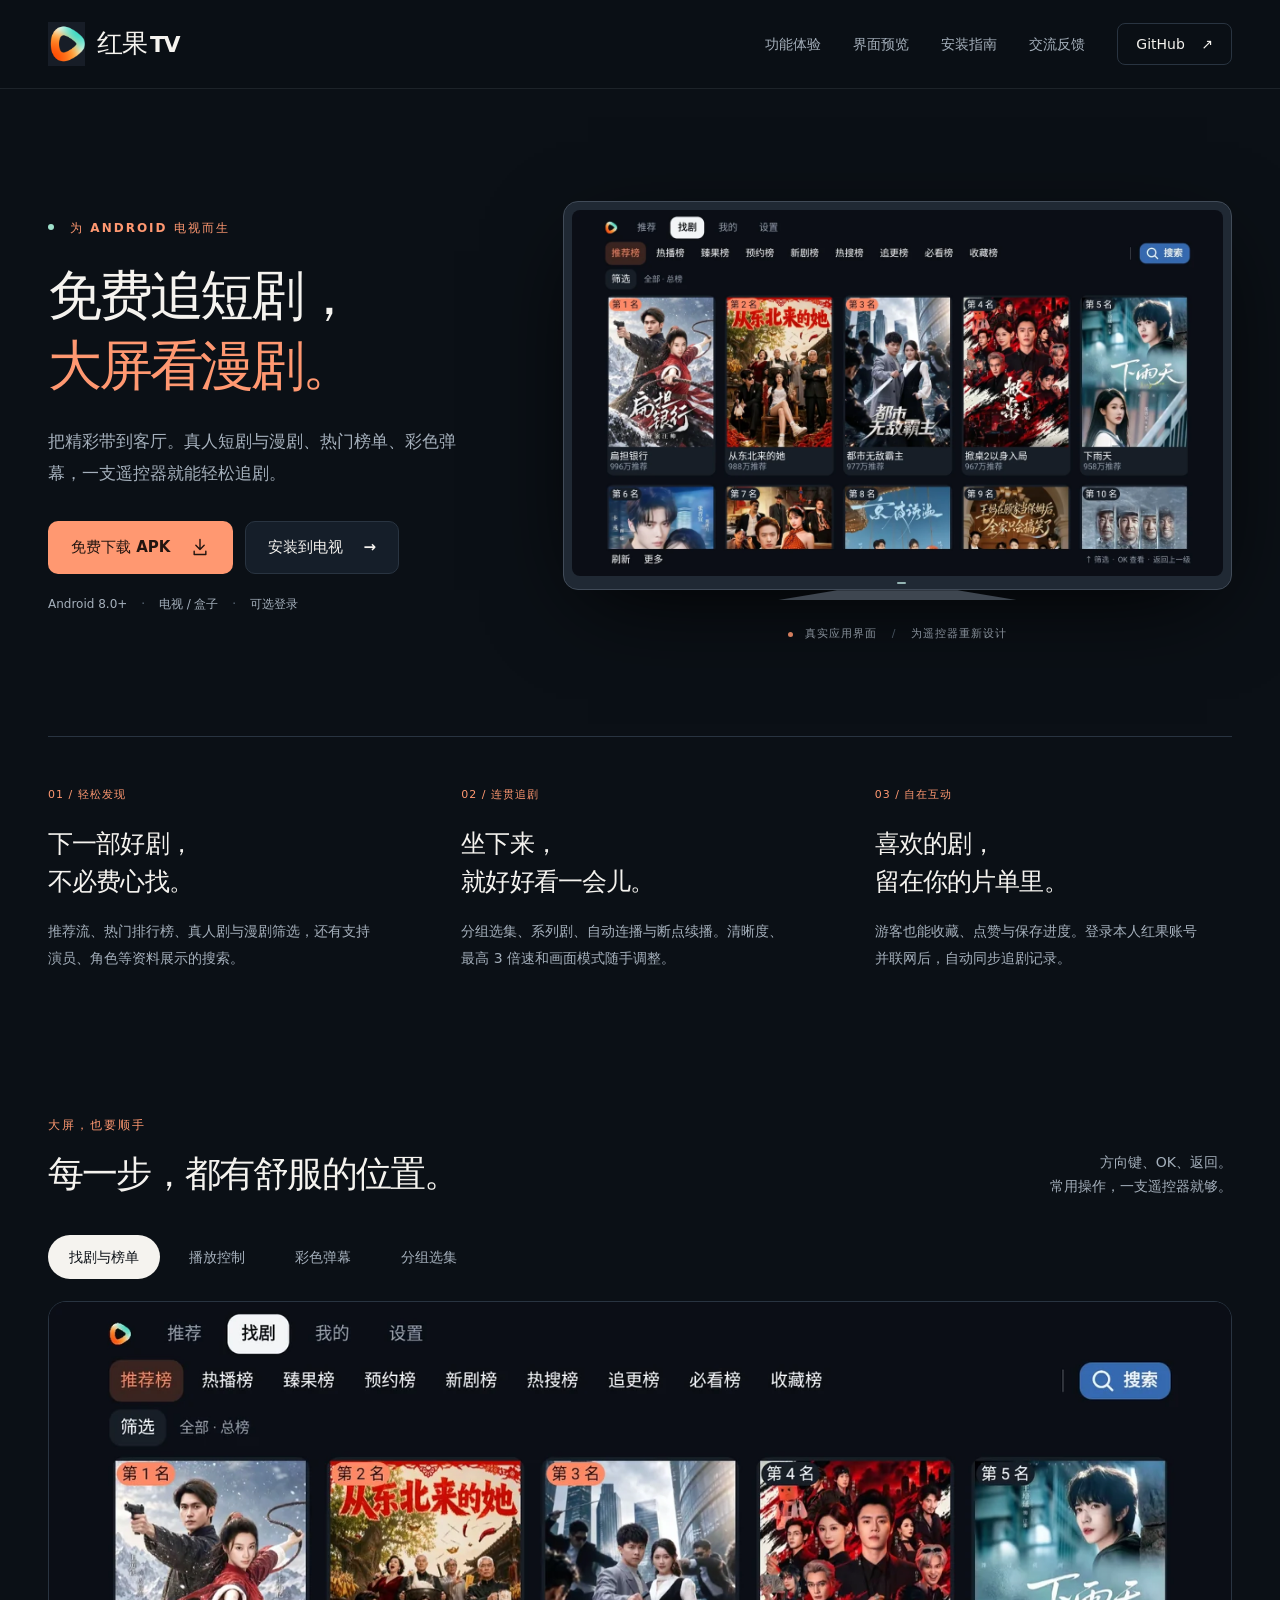
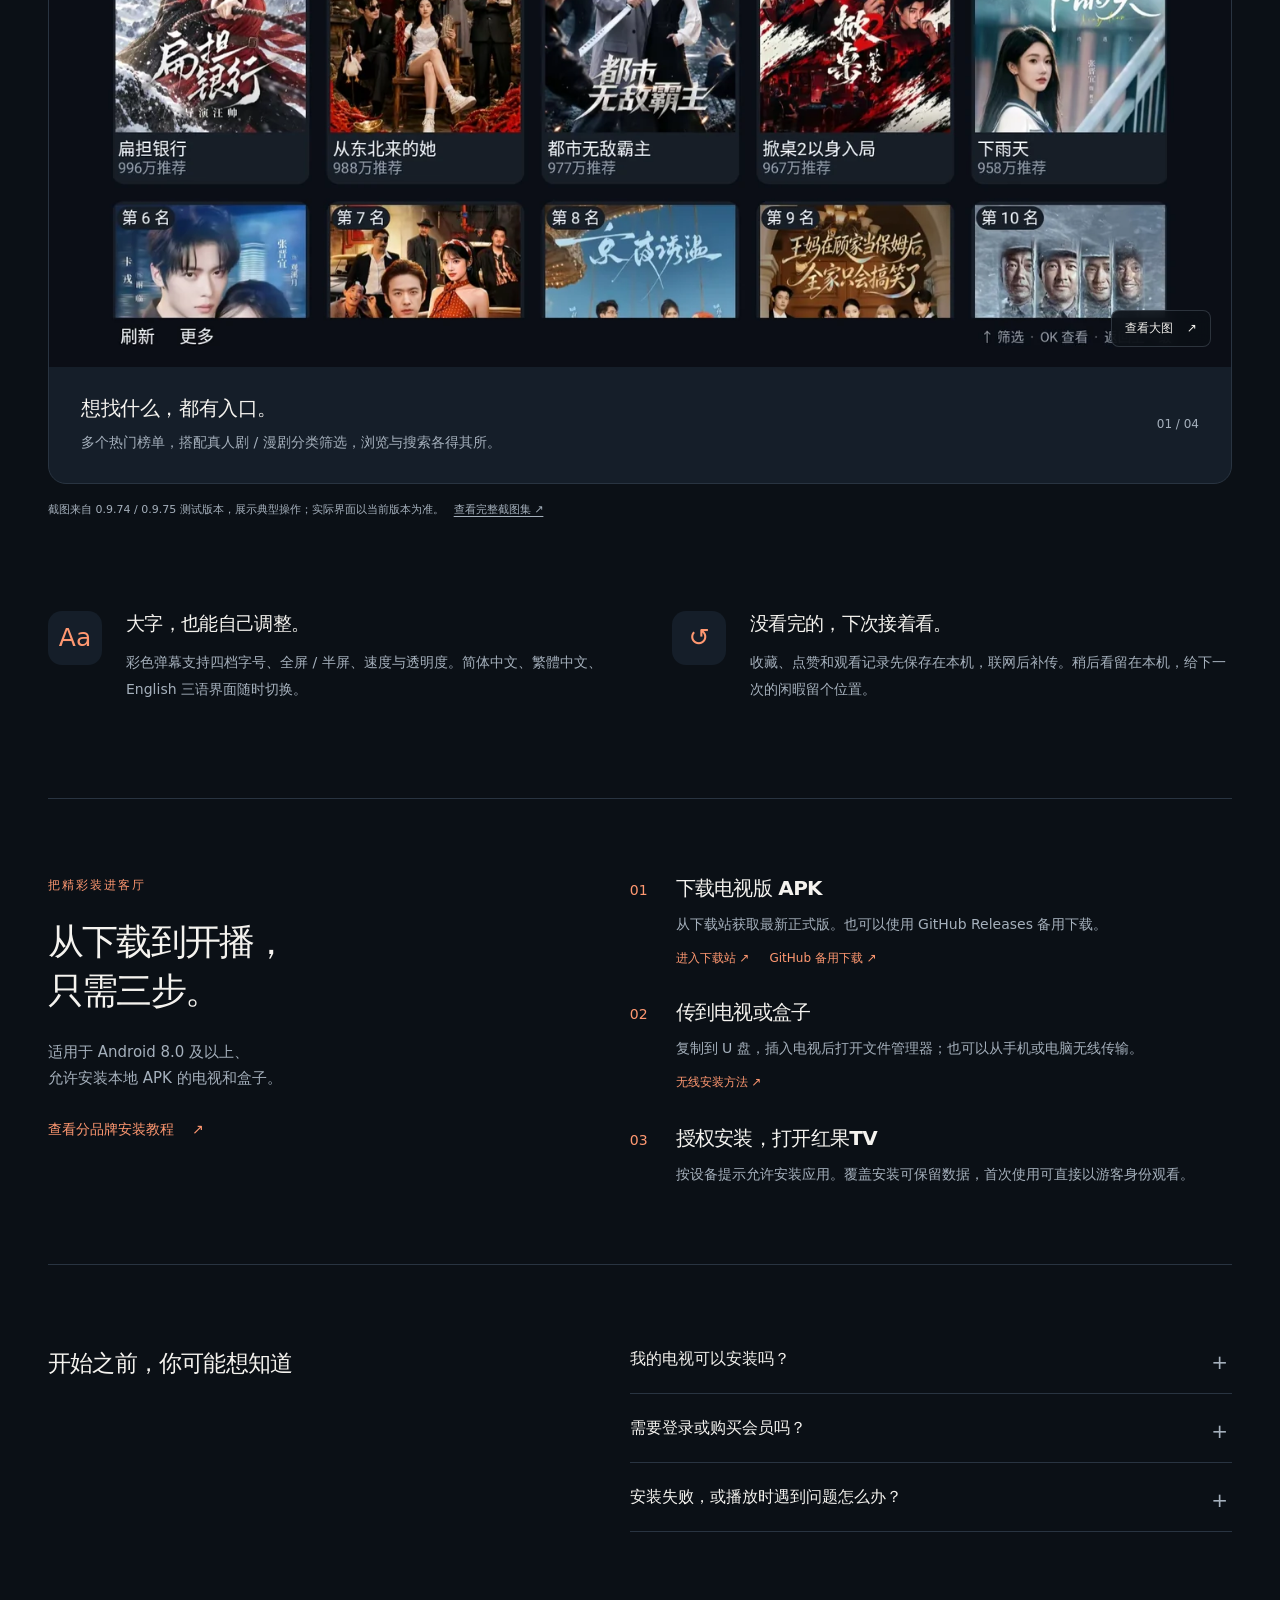
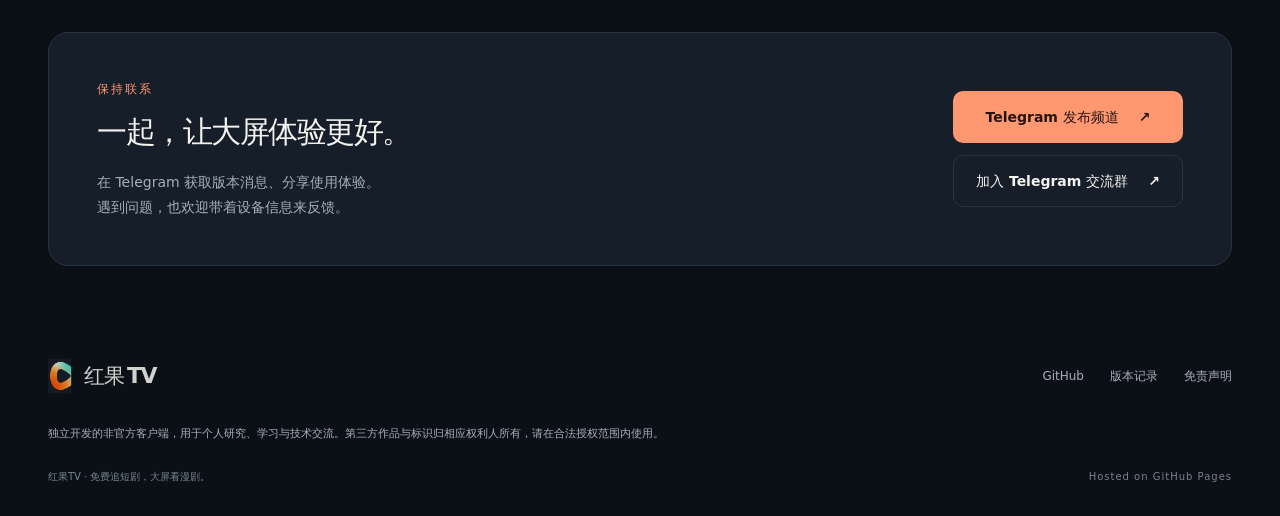
==== index.html @ 0ffac4f3 "新增红果TV项目介绍站并绑定独立域名" ====
<!doctype html>
<html lang="zh-CN">
<head>
  <meta charset="utf-8">
  <meta name="viewport" content="width=device-width, initial-scale=1">
  <meta name="theme-color" content="#0b1016">
  <title>红果TV · 免费追短剧，大屏看漫剧</title>
  <meta name="description" content="红果TV 是为 Android 电视和电视盒子打造的免费短剧客户端。真人短剧、漫剧、热门榜单、彩色弹幕与可选账号同步，用遥控器轻松追剧。">
  <link rel="canonical" href="https://hongguotv.curatedlifefinds.com/">
  <meta property="og:type" content="website">
  <meta property="og:locale" content="zh_CN">
  <meta property="og:title" content="红果TV · 免费追短剧，大屏看漫剧">
  <meta property="og:description" content="把精彩带到客厅。为 Android 电视和电视盒子打造的短剧体验。">
  <meta property="og:url" content="https://hongguotv.curatedlifefinds.com/">
  <meta property="og:image" content="https://hongguotv.curatedlifefinds.com/assets/discovery.webp">
  <meta name="twitter:card" content="summary_large_image">
  <link rel="icon" href="assets/favicon.svg" type="image/svg+xml">
  <link rel="preload" href="assets/discovery.webp" as="image">
  <link rel="stylesheet" href="styles.css">
  <script src="app.js" defer></script>
</head>
<body>
  <a class="skip-link" href="#main">跳到主要内容</a>
  <header class="header">
    <div class="container nav">
      <a href="#" class="brand" aria-label="红果TV 首页"><span class="brand-symbol"><img src="assets/logo.png" width="880" height="256" alt=""></span><span>红果<span class="brand-tv">TV</span></span></a>
      <button class="nav-toggle" type="button" aria-label="展开导航" aria-controls="nav-links" aria-expanded="false"><span></span><span></span></button>
      <nav id="nav-links" class="nav-links" aria-label="主导航">
        <a href="#experience">功能体验</a><a href="#screenshots">界面预览</a><a href="#install">安装指南</a><a href="#community">交流反馈</a>
        <a class="nav-github" href="https://github.com/ILikeVideo/HongGuoTV" target="_blank" rel="noopener noreferrer">GitHub <span aria-hidden="true">↗</span></a>
      </nav>
    </div>
  </header>
  <main id="main">
    <section class="hero container" aria-labelledby="hero-title">
      <div class="hero-copy">
        <p class="eyebrow"><span class="status-dot"></span> 为 ANDROID 电视而生</p>
        <h1 id="hero-title">免费追短剧，<br><span>大屏看漫剧。</span></h1>
        <p class="hero-description">把精彩带到客厅。真人短剧与漫剧、热门榜单、彩色弹幕，一支遥控器就能轻松追剧。</p>
        <div class="hero-actions"><a class="button primary" href="https://hongguotv-egb.pages.dev/" target="_blank" rel="noopener noreferrer">免费下载 APK <svg aria-hidden="true" viewBox="0 0 24 24"><path d="M12 3v12m-5-5 5 5 5-5M5 17v4h14v-4"/></svg></a><a class="button secondary" href="#install">安装到电视 <span aria-hidden="true">→</span></a></div>
        <p class="hero-meta">Android 8.0+ <span>·</span> 电视 / 盒子 <span>·</span> 可选登录</p>
      </div>
      <figure class="hero-product">
        <div class="tv"><img src="assets/discovery.webp" width="1440" height="810" fetchpriority="high" alt="红果TV 找剧页，展示推荐榜单与大字海报"><span class="tv-led" aria-hidden="true"></span></div>
        <div class="tv-base" aria-hidden="true"></div>
        <figcaption><span class="mini-dot" aria-hidden="true"></span> 真实应用界面 <span class="caption-divider">/</span> 为遥控器重新设计</figcaption>
      </figure>
    </section>
    <section id="experience" class="experience container" aria-label="功能体验">
      <article><span class="feature-index">01 / 轻松发现</span><h2>下一部好剧，<br>不必费心找。</h2><p>推荐流、热门排行榜、真人剧与漫剧筛选，还有支持演员、角色等资料展示的搜索。</p></article>
      <article><span class="feature-index">02 / 连贯追剧</span><h2>坐下来，<br>就好好看一会儿。</h2><p>分组选集、系列剧、自动连播与断点续播。清晰度、最高 3 倍速和画面模式随手调整。</p></article>
      <article><span class="feature-index">03 / 自在互动</span><h2>喜欢的剧，<br>留在你的片单里。</h2><p>游客也能收藏、点赞与保存进度。登录本人红果账号并联网后，自动同步追剧记录。</p></article>
    </section>
    <section id="screenshots" class="showcase section container" aria-labelledby="showcase-title">
      <div class="section-heading"><div><p class="eyebrow">大屏，也要顺手</p><h2 id="showcase-title">每一步，都有舒服的位置。</h2></div><p>方向键、OK、返回。<br>常用操作，一支遥控器就够。</p></div>
      <div class="showcase-tabs" role="tablist" aria-label="界面预览">
        <button id="tab-discovery" class="showcase-tab" type="button" role="tab" aria-selected="true" aria-controls="screen-panel" tabindex="0" data-screen="discovery">找剧与榜单</button>
        <button id="tab-playback" class="showcase-tab" type="button" role="tab" aria-selected="false" aria-controls="screen-panel" tabindex="-1" data-screen="playback">播放控制</button>
        <button id="tab-danmaku" class="showcase-tab" type="button" role="tab" aria-selected="false" aria-controls="screen-panel" tabindex="-1" data-screen="danmaku">彩色弹幕</button>
        <button id="tab-episodes" class="showcase-tab" type="button" role="tab" aria-selected="false" aria-controls="screen-panel" tabindex="-1" data-screen="episodes">分组选集</button>
      </div>
      <div id="screen-panel" class="screen-panel" role="tabpanel" aria-labelledby="tab-discovery" tabindex="0">
        <button type="button" class="screen-expand" aria-label="放大当前界面截图"><img id="screen-image" src="assets/discovery.webp" width="1440" height="810" loading="lazy" alt="找剧页的热门榜单和海报网格"><span class="expand-hint">查看大图 <span aria-hidden="true">↗</span></span></button>
        <div class="screen-caption"><div><h3 id="screen-title">想找什么，都有入口。</h3><p id="screen-description">多个热门榜单，搭配真人剧 / 漫剧分类筛选，浏览与搜索各得其所。</p></div><span id="screen-count" aria-hidden="true">01 / 04</span></div>
      </div>
      <p class="screenshot-note">截图来自 0.9.74 / 0.9.75 测试版本，展示典型操作；实际界面以当前版本为准。<a href="https://github.com/ILikeVideo/HongGuoTV/blob/main/SCREENSHOTS.md" target="_blank" rel="noopener noreferrer">查看完整截图集 ↗</a></p>
    </section>
    <section class="details-section container" aria-label="更多体验">
      <div class="detail-item"><span class="detail-mark" aria-hidden="true">Aa</span><div><h3>大字，也能自己调整。</h3><p>彩色弹幕支持四档字号、全屏 / 半屏、速度与透明度。简体中文、繁體中文、English 三语界面随时切换。</p></div></div>
      <div class="detail-item"><span class="detail-mark" aria-hidden="true">↺</span><div><h3>没看完的，下次接着看。</h3><p>收藏、点赞和观看记录先保存在本机，联网后补传。稍后看留在本机，给下一次的闲暇留个位置。</p></div></div>
    </section>
    <section id="install" class="install section container" aria-labelledby="install-title">
      <div class="install-intro"><p class="eyebrow">把精彩装进客厅</p><h2 id="install-title">从下载到开播，<br>只需三步。</h2><p>适用于 Android 8.0 及以上、<br>允许安装本地 APK 的电视和盒子。</p><a class="text-link" href="https://github.com/ILikeVideo/HongGuoTV/blob/main/INSTALL.md" target="_blank" rel="noopener noreferrer">查看分品牌安装教程 <span aria-hidden="true">↗</span></a></div>
      <ol class="install-steps">
        <li><span class="step-number">01</span><div><h3>下载电视版 APK</h3><p>从下载站获取最新正式版。也可以使用 GitHub Releases 备用下载。</p><div class="inline-links"><a href="https://hongguotv-egb.pages.dev/" target="_blank" rel="noopener noreferrer">进入下载站 ↗</a><a href="https://github.com/ILikeVideo/HongGuoTV/releases/latest" target="_blank" rel="noopener noreferrer">GitHub 备用下载 ↗</a></div></div></li>
        <li><span class="step-number">02</span><div><h3>传到电视或盒子</h3><p>复制到 U 盘，插入电视后打开文件管理器；也可以从手机或电脑无线传输。</p><a href="https://github.com/ILikeVideo/HongGuoTV/blob/main/WIRELESS-INSTALL.md" target="_blank" rel="noopener noreferrer">无线安装方法 ↗</a></div></li>
        <li><span class="step-number">03</span><div><h3>授权安装，打开红果TV</h3><p>按设备提示允许安装应用。覆盖安装可保留数据，首次使用可直接以游客身份观看。</p></div></li>
      </ol>
    </section>
    <section class="faq container" aria-labelledby="faq-title"><h2 id="faq-title">开始之前，你可能想知道</h2><div class="faq-list">
      <details><summary>我的电视可以安装吗？</summary><p>需要 Android 8.0（API 26）及以上，并允许安装本地 APK。不同品牌和型号的系统、安装权限与解码能力可能不同。三星 Tizen、LG webOS、VIDAA、Roku 等非 Android 系统不能直接安装，可搭配兼容的 Android 盒子使用。<a href="https://github.com/ILikeVideo/HongGuoTV/blob/main/INSTALL.md#compatibility" target="_blank" rel="noopener noreferrer">查看兼容说明 ↗</a></p></details>
      <details><summary>需要登录或购买会员吗？</summary><p>App 免费下载，不设置付费解锁和会员购买流程。游客可以直接观看、收藏和点赞；登录本人红果账号并联网后，可同步收藏、点赞与观看记录。</p></details>
      <details><summary>安装失败，或播放时遇到问题怎么办？</summary><p>先核对 Android 版本、剩余存储空间与安装权限。播放效果还取决于设备、网络和内容源，可尝试调整清晰度或重试。反馈时附上设备型号、App 版本、具体操作和错误截图，方便定位。<a href="https://github.com/ILikeVideo/HongGuoTV/issues" target="_blank" rel="noopener noreferrer">提交问题 ↗</a></p></details>
    </div></section>
    <section id="community" class="community container" aria-labelledby="community-title"><div><p class="eyebrow">保持联系</p><h2 id="community-title">一起，让大屏体验更好。</h2><p>在 Telegram 获取版本消息、分享使用体验。<br>遇到问题，也欢迎带着设备信息来反馈。</p></div><div class="community-actions"><a class="button primary" href="https://t.me/HongGuoTVPublish" target="_blank" rel="noopener noreferrer">Telegram 发布频道 <span aria-hidden="true">↗</span></a><a class="button secondary" href="https://t.me/HongGuoTVJiaoLiu" target="_blank" rel="noopener noreferrer">加入 Telegram 交流群 <span aria-hidden="true">↗</span></a></div></section>
  </main>
  <footer class="footer container"><div class="footer-top"><a class="brand" href="#"><span class="brand-symbol"><img src="assets/logo.png" width="880" height="256" alt=""></span><span>红果<span class="brand-tv">TV</span></span></a><nav aria-label="页脚导航"><a href="https://github.com/ILikeVideo/HongGuoTV" target="_blank" rel="noopener noreferrer">GitHub</a><a href="https://github.com/ILikeVideo/HongGuoTV/releases" target="_blank" rel="noopener noreferrer">版本记录</a><a href="https://github.com/ILikeVideo/HongGuoTV/blob/main/DISCLAIMER.md" target="_blank" rel="noopener noreferrer">免责声明</a></nav></div><p>独立开发的非官方客户端，用于个人研究、学习与技术交流。第三方作品与标识归相应权利人所有，请在合法授权范围内使用。</p><p class="footer-credit">红果TV · 免费追短剧，大屏看漫剧。<span>Hosted on GitHub Pages</span></p></footer>
  <dialog id="image-dialog" aria-label="应用界面大图"><button class="dialog-close" type="button" aria-label="关闭大图">关闭 <span aria-hidden="true">×</span></button><img id="dialog-image" src="assets/discovery.webp" width="1440" height="810" alt=""><p>应用界面预览 · 按 Esc 或点击空白处关闭</p></dialog>
</body>
</html>
---- styles.css ----
:root{color-scheme:dark;--bg:#0b1016;--surface:#151e29;--surface-hover:#1d2937;--text:#f5f3ef;--muted:#a5b0bc;--accent:#ff9871;--line:#293441;--radius:18px;font-family:system-ui,-apple-system,"Segoe UI","Microsoft YaHei","PingFang SC",sans-serif;font-synthesis:none}*{box-sizing:border-box}html{scroll-behavior:smooth;scroll-padding-top:100px}body{margin:0;background:var(--bg);color:var(--text);line-height:1.75}a{color:inherit;text-decoration:none}button{font:inherit}button,a,summary{-webkit-tap-highlight-color:transparent}button{cursor:pointer}a,button,summary{touch-action:manipulation}button:focus-visible,a:focus-visible,summary:focus-visible,[tabindex]:focus-visible{outline:3px solid var(--accent);outline-offset:5px}img{max-width:100%;height:auto;display:block}h1,h2,h3,p,figure{margin:0}h1,h2,h3{line-height:1.35;letter-spacing:-.035em}p{color:var(--muted)}.container{width:min(1240px,calc(100% - 96px));margin-inline:auto}.skip-link{position:fixed;top:-80px;left:24px;z-index:100;background:var(--accent);color:var(--bg);padding:12px 20px;border-radius:8px}.skip-link:focus{top:12px}.header{position:sticky;top:0;z-index:20;background:rgba(11,16,22,.95);border-bottom:1px solid rgba(165,176,188,.12);backdrop-filter:blur(16px)}.nav{display:flex;align-items:center;justify-content:space-between;min-height:88px;gap:32px}.brand{display:inline-flex;align-items:center;gap:12px;font-size:26px;font-weight:750;white-space:nowrap;letter-spacing:-1px}.brand-tv{font-size:22px;letter-spacing:-1.5px;margin-left:3px}.brand-symbol{display:block;width:37px;height:44px;overflow:hidden;flex:none}.brand-symbol img{height:44px;width:151.25px;max-width:none}.nav-links{display:flex;align-items:center;gap:32px;font-size:14px;color:var(--muted)}.nav-links a:hover,.footer a:hover{color:var(--text)}.nav-github{padding:8px 18px;border:1px solid var(--line);border-radius:8px;color:var(--text)}.nav-github span{margin-left:12px}.nav-toggle{display:none}.hero{display:grid;grid-template-columns:.83fr 1.17fr;align-items:center;gap:40px;padding-top:100px;padding-bottom:92px}.eyebrow{font-size:12px;letter-spacing:2px;font-weight:650;color:var(--accent);margin-bottom:22px}.status-dot{display:inline-block;width:6px;height:6px;border-radius:50%;background:#9fe1cb;margin-right:10px;vertical-align:2px}.hero h1{font-size:clamp(40px,4.2vw,62px);line-height:1.3;letter-spacing:-.06em;white-space:nowrap;font-weight:780}.hero h1 span{color:var(--accent)}.hero-description{font-size:17px;line-height:1.9;margin-top:24px;max-width:430px;text-wrap:pretty}.hero-actions{display:flex;flex-wrap:wrap;gap:12px;margin-top:32px}.button{display:inline-flex;align-items:center;justify-content:center;gap:20px;font-size:15px;font-weight:650;min-height:52px;padding:12px 22px;border:1px solid transparent;border-radius:10px;transition:background .18s,transform .18s}.button:hover{transform:translateY(-2px)}.button svg{width:20px;height:20px;fill:none;stroke:currentColor;stroke-width:1.7;stroke-linecap:round;stroke-linejoin:round}.primary{background:var(--accent);color:#231510}.primary:hover{background:#ffb496}.secondary{background:var(--surface);color:var(--text);border-color:var(--line)}.secondary:hover{background:var(--surface-hover)}.hero-meta{font-size:12px;margin-top:20px}.hero-meta span{padding-inline:10px;color:#5d6b79}.hero-product{padding-top:12px}.tv{padding:8px 8px 13px;background:#202934;border:1px solid #414b58;border-radius:15px;box-shadow:0 25px 90px -25px #000;position:relative}.tv img{border-radius:8px;width:100%;aspect-ratio:16/9;object-fit:cover}.tv-led{position:absolute;bottom:5px;left:50%;height:2px;width:9px;background:#94b4b3;border-radius:5px}.tv-base{height:10px;width:36%;background:#3e4650;margin:0 auto 24px;clip-path:polygon(25% 0,75% 0,100% 100%,0 100%)}.hero-product figcaption{font-size:11px;text-align:center;color:var(--muted);letter-spacing:1px}.mini-dot{display:inline-block;height:5px;width:5px;background:var(--accent);border-radius:50%;margin-right:8px}.caption-divider{color:#536170;padding:0 10px}.experience{display:grid;grid-template-columns:repeat(3,1fr);gap:56px;border-top:1px solid var(--line);padding-top:42px;padding-bottom:68px}.feature-index{font-size:11px;letter-spacing:1px;color:var(--accent)}.experience h2{font-size:25px;margin-top:18px;margin-bottom:16px;line-height:1.55}.experience p{font-size:14px;line-height:1.9;max-width:335px}.section{padding-top:76px;padding-bottom:76px}.section-heading{display:flex;justify-content:space-between;gap:24px;align-items:flex-end;margin-bottom:36px}.section-heading .eyebrow{margin-bottom:14px}.section-heading h2,.install h2,.community h2{font-size:clamp(26px,2.8vw,38px);letter-spacing:-.05em}.section-heading>p{font-size:14px;text-align:right}.showcase-tabs{display:flex;gap:8px;margin-bottom:22px;flex-wrap:wrap}.showcase-tab{border:1px solid transparent;padding:9px 20px;border-radius:100px;background:transparent;font-size:14px;color:var(--muted)}.showcase-tab:hover{color:var(--text);background:var(--surface)}.showcase-tab[aria-selected=true]{background:var(--text);color:var(--bg)}.screen-panel{border:1px solid var(--line);border-radius:var(--radius);overflow:hidden;background:var(--surface)}.screen-expand{border:0;padding:0;width:100%;display:block;position:relative;background:var(--bg);text-align:left}.screen-expand img{width:100%;aspect-ratio:16/9;object-fit:contain}.expand-hint{position:absolute;right:20px;bottom:20px;border:1px solid #7a87944d;background:#0b1016d9;color:var(--text);border-radius:8px;padding:7px 13px;font-size:12px;backdrop-filter:blur(8px)}.expand-hint span{margin-left:10px}.screen-caption{padding:28px 32px;display:flex;align-items:center;justify-content:space-between;gap:20px}.screen-caption h3{font-size:20px;margin-bottom:8px;letter-spacing:-.02em}.screen-caption p{font-size:14px}.screen-caption>span{font-size:12px;color:var(--muted);white-space:nowrap;font-variant-numeric:tabular-nums}.screenshot-note{font-size:11px;margin-top:16px;line-height:1.8}.screenshot-note a{color:var(--muted);text-decoration:underline;text-underline-offset:3px;margin-left:10px}.details-section{display:grid;grid-template-columns:1fr 1fr;gap:64px;padding-top:16px;padding-bottom:96px}.detail-item{display:flex;gap:24px;align-items:flex-start}.detail-mark{flex:none;font-size:25px;width:54px;height:54px;background:var(--surface);border-radius:14px;text-align:center;line-height:54px;color:var(--accent)}.detail-item h3{font-size:19px;margin-bottom:12px}.detail-item p{font-size:14px;line-height:1.9}.install{display:grid;grid-template-columns:1fr 1.25fr;gap:100px;border-top:1px solid var(--line);border-bottom:1px solid var(--line)}.install-intro>p:not(.eyebrow){font-size:15px;margin-top:24px;margin-bottom:24px}.text-link{font-size:14px;color:var(--accent);display:inline-flex;align-items:center;gap:18px}.text-link:hover{text-decoration:underline}.install-steps{list-style:none;margin:0;padding:0;display:grid;gap:30px}.install-steps li{display:flex;gap:28px}.step-number{font-size:14px;color:var(--accent);line-height:30px;font-variant-numeric:tabular-nums}.install-steps h3{font-size:20px;margin-bottom:10px}.install-steps p{font-size:14px;line-height:1.85}.install-steps a{color:var(--accent);font-size:12px;display:inline-block;margin-top:10px}.install-steps a:hover{text-decoration:underline}.inline-links{display:flex;gap:20px;flex-wrap:wrap}.faq{display:grid;grid-template-columns:1fr 1.25fr;gap:100px;padding-top:80px;padding-bottom:80px}.faq h2{font-size:23px;line-height:1.6}.faq-list details{border-bottom:1px solid var(--line);padding:0 0 20px;margin-bottom:20px}.faq-list summary{cursor:pointer;font-size:16px;position:relative;list-style:none;padding-right:30px}.faq-list summary::-webkit-details-marker{display:none}.faq-list summary:after{content:'+';position:absolute;right:4px;top:0;color:var(--muted);font-size:20px}.faq-list details[open] summary:after{content:'−'}.faq-list details p{font-size:14px;margin-top:16px;line-height:1.9}.faq-list details a{color:var(--accent)}.community{padding:46px 48px;background:var(--surface);border:1px solid var(--line);border-radius:20px;display:flex;align-items:center;justify-content:space-between;gap:48px;margin-bottom:80px}.community .eyebrow{margin-bottom:12px}.community h2{font-size:30px}.community p:not(.eyebrow){font-size:14px;margin-top:18px}.community-actions{display:grid;gap:12px;flex:none}.community-actions .button{font-size:14px}.footer{padding-top:8px;padding-bottom:30px}.footer-top{display:flex;justify-content:space-between;align-items:center;gap:24px;margin-bottom:26px}.footer .brand{font-size:21px;opacity:.85}.footer .brand-symbol{transform:scale(.8);transform-origin:left center;width:29px;margin-right:-5px}.footer nav{display:flex;gap:26px;color:var(--muted);font-size:12px}.footer>p{font-size:11px;line-height:1.9;max-width:800px}.footer-credit{display:flex;justify-content:space-between;max-width:none!important;margin-top:22px;color:#768493;font-size:10px!important;gap:24px}.footer-credit span{letter-spacing:1px}dialog{max-width:min(1400px,96vw);max-height:94dvh;width:fit-content;padding:48px 12px 12px;border:1px solid var(--line);border-radius:16px;background:var(--bg);color:var(--text)}dialog::backdrop{background:rgba(0,0,0,.88);backdrop-filter:blur(5px)}dialog img{max-height:calc(94dvh - 100px);width:auto;object-fit:contain;margin:auto}.dialog-close{position:absolute;top:10px;right:15px;border:0;background:transparent;color:var(--text);font-size:13px;padding:4px 8px}.dialog-close span{font-size:20px;margin-left:12px}dialog>p{font-size:11px;text-align:center;margin-top:12px}@media(min-width:1700px){.hero{padding-top:120px;padding-bottom:120px}}@media(max-width:1100px){.container{width:calc(100% - 64px)}.nav-links{gap:22px}.hero{gap:28px;padding-top:72px;padding-bottom:70px}.hero h1{font-size:43px}.hero-description{font-size:15px}.button{font-size:13px;padding-inline:16px;gap:12px}.hero-meta{font-size:10px}.hero-meta span{padding-inline:6px}.experience{gap:32px}.install,.faq{gap:50px}.community{padding:36px;gap:24px}.community h2{font-size:27px}}@media(max-width:800px){.container{width:calc(100% - 48px)}.nav{min-height:76px}.nav-links{gap:18px;font-size:12px}.nav-links>a:nth-child(4){display:none}.brand{font-size:23px}.hero{grid-template-columns:1fr;gap:40px;padding-top:54px;padding-bottom:55px}.hero-copy{max-width:590px}.hero h1{font-size:clamp(40px,7vw,56px)}.hero-description{font-size:17px;max-width:490px}.hero-meta{font-size:12px}.hero-product{max-width:670px;width:100%;margin-inline:auto;padding-top:0}.hero-product figcaption{font-size:11px}.button{font-size:15px;padding-inline:22px}.hero-actions{margin-top:28px}.experience{gap:26px;padding-top:32px;padding-bottom:26px}.experience h2{font-size:21px}.experience p{font-size:12px}.feature-index{font-size:10px}.section{padding-top:54px;padding-bottom:54px}.section-heading h2{font-size:29px}.section-heading>p{display:none}.details-section{gap:30px;padding-bottom:58px}.detail-item{gap:14px}.detail-mark{width:42px;height:42px;line-height:42px;font-size:21px;border-radius:10px}.detail-item h3{font-size:16px}.detail-item p{font-size:12px}.install,.faq{grid-template-columns:1fr;gap:36px}.install h2 br{display:none}.install-intro>p:not(.eyebrow) br{display:none}.install-intro>p:not(.eyebrow){margin-block:18px}.install-steps{gap:26px}.faq{padding-block:54px;gap:28px}.community{display:block;margin-bottom:56px}.community-actions{margin-top:28px;display:flex;flex-wrap:wrap}.community-actions .button{font-size:13px}.community p br{display:none}}@media(max-width:560px){.container{width:calc(100% - 40px)}.nav{min-height:70px}.brand-symbol{height:36px;width:30px}.brand-symbol img{height:36px;width:123.75px}.brand{font-size:22px;gap:10px}.brand-tv{font-size:19px}.nav-toggle{display:grid;gap:6px;border:1px solid var(--line);background:var(--surface);border-radius:8px;place-content:center;width:40px;height:38px}.nav-toggle span{display:block;width:16px;height:1px;background:var(--text)}.nav-links{display:none;position:absolute;top:70px;left:0;right:0;background:var(--bg);border-bottom:1px solid var(--line);padding:12px 20px 20px;box-shadow:0 15px 30px #0005}.nav-links.is-open{display:grid;gap:0}.nav-links a,.nav-links>a:nth-child(4){display:block;padding:13px 10px;font-size:14px}.nav-github{margin-top:8px}.hero{padding-top:42px;gap:30px}.eyebrow{font-size:10px;letter-spacing:1.6px;margin-bottom:18px}.hero h1{font-size:clamp(34px,9.9vw,50px);line-height:1.38}.hero-description{font-size:15px;line-height:1.85;margin-top:20px}.hero-actions{gap:10px;margin-top:26px}.hero-actions .button{font-size:13px;min-height:48px;padding:10px 16px;gap:12px}.hero-meta{font-size:10px;white-space:nowrap;margin-top:16px}.tv{padding:5px 5px 10px;border-radius:10px}.tv img{border-radius:5px}.tv-base{margin-bottom:18px;height:8px}.hero-product figcaption{font-size:9px;letter-spacing:.5px}.experience{grid-template-columns:1fr;gap:30px;padding-top:30px;padding-bottom:16px}.experience article{display:grid;grid-template-columns:1fr 1.1fr;column-gap:22px}.feature-index{grid-column:1 / -1;margin-bottom:12px}.experience h2{font-size:20px;margin:0;line-height:1.55}.experience p{font-size:12px;line-height:1.85;align-self:center}.section-heading{margin-bottom:24px}.section-heading h2{font-size:25px;line-height:1.5}.showcase-tabs{gap:2px;justify-content:space-between;margin-bottom:15px}.showcase-tab{font-size:11px;padding:8px 11px}.screen-panel{border-radius:12px}.screen-caption{padding:20px;gap:10px}.screen-caption h3{font-size:16px}.screen-caption p{font-size:12px;line-height:1.85}.screen-caption>span{font-size:10px;align-self:flex-start}.expand-hint{right:10px;bottom:10px;padding:4px 8px;font-size:10px;border-radius:5px}.screenshot-note{font-size:10px}.screenshot-note a{margin-left:0;display:inline-block}.details-section{grid-template-columns:1fr;gap:28px;padding-top:0}.detail-item h3{font-size:17px}.detail-item p{font-size:13px}.install h2{font-size:28px}.install h2 br{display:block}.install-intro>p:not(.eyebrow){font-size:14px;line-height:1.9}.install-steps li{gap:20px}.install-steps h3{font-size:18px}.install-steps p{font-size:13px}.install-steps a{font-size:11px}.faq h2{font-size:20px}.faq-list summary{font-size:14px}.faq-list details p{font-size:12px}.community{padding:28px 24px}.community h2{font-size:24px;line-height:1.5}.community p:not(.eyebrow){font-size:13px}.community-actions{display:grid;gap:12px}.community-actions .button{width:100%;min-height:48px}.footer-top{align-items:flex-start;flex-direction:column;gap:20px}.footer nav{font-size:11px;gap:24px}.footer>p{font-size:10px}.footer-credit{flex-direction:column;gap:4px;margin-top:16px}dialog{padding-inline:5px}dialog>p{font-size:9px}}@media(prefers-reduced-motion:reduce){html{scroll-behavior:auto}*,*:before,*:after{transition:none!important;animation:none!important}}
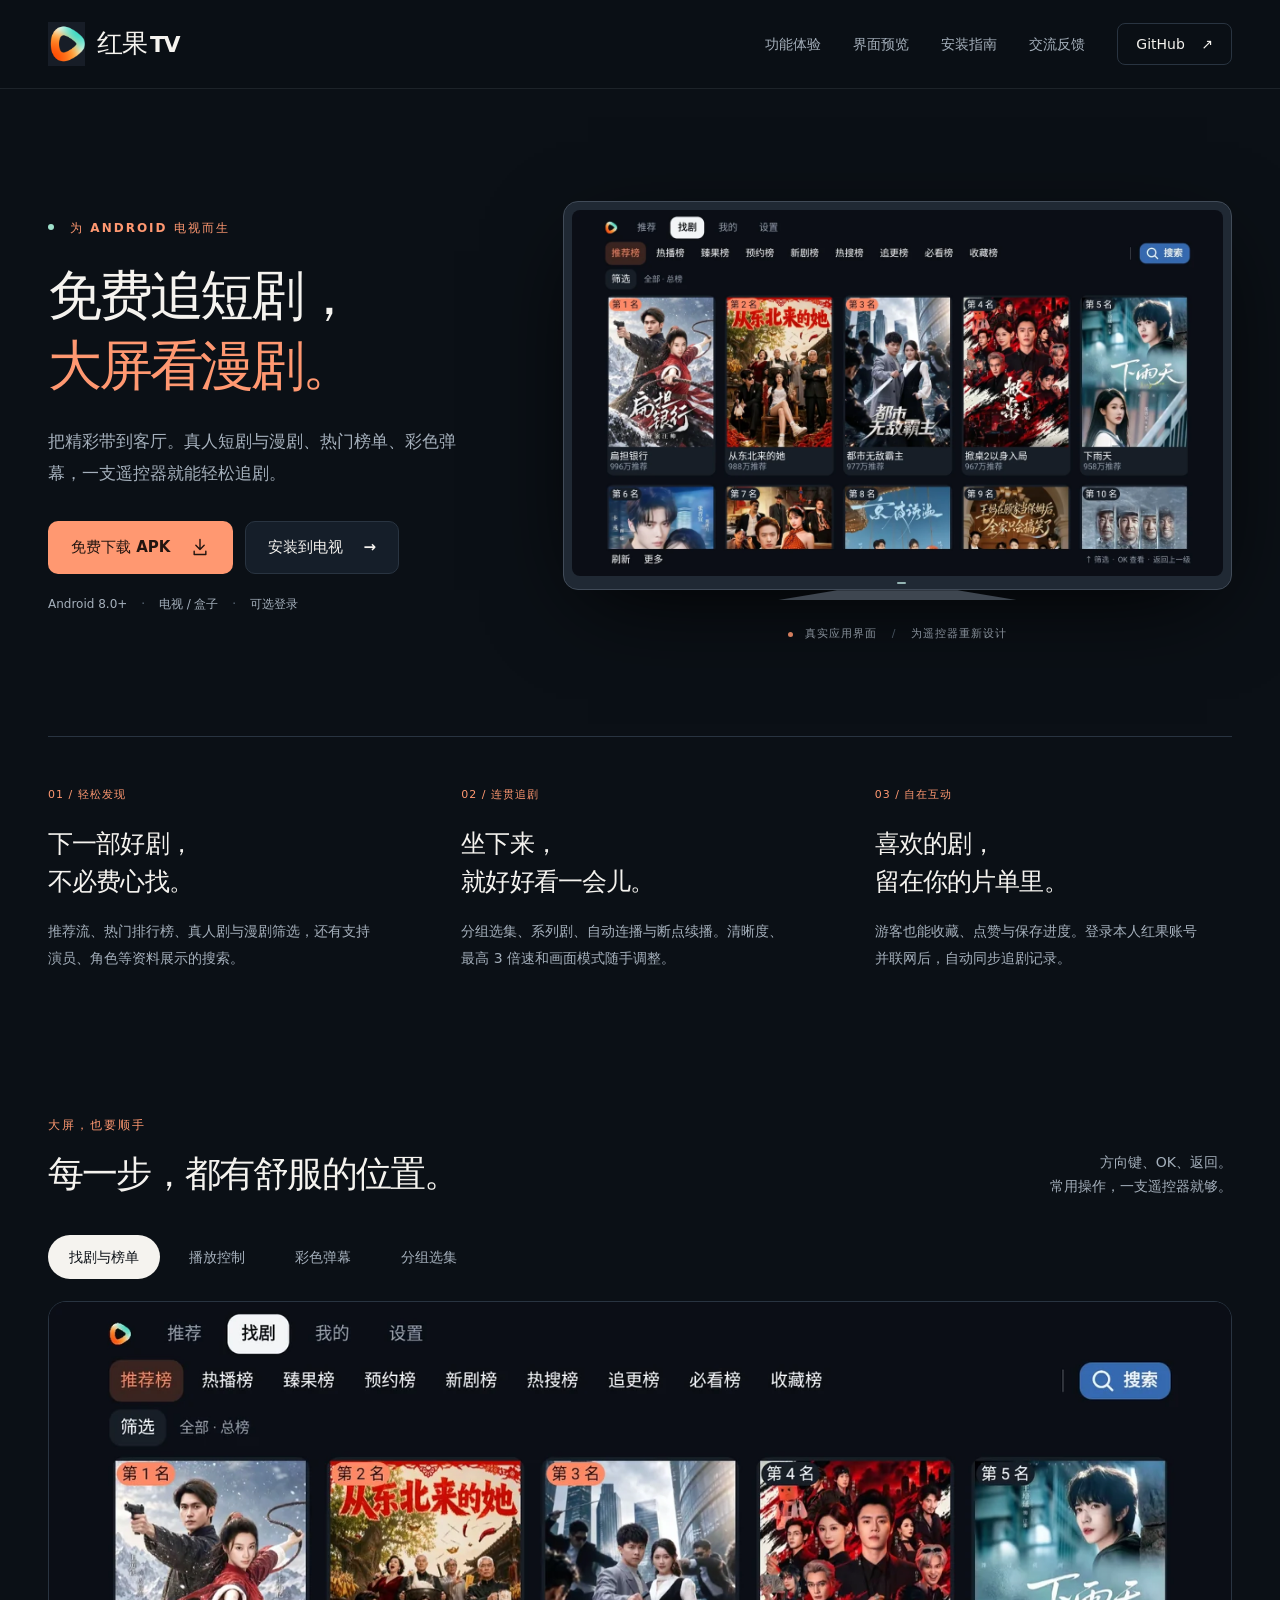
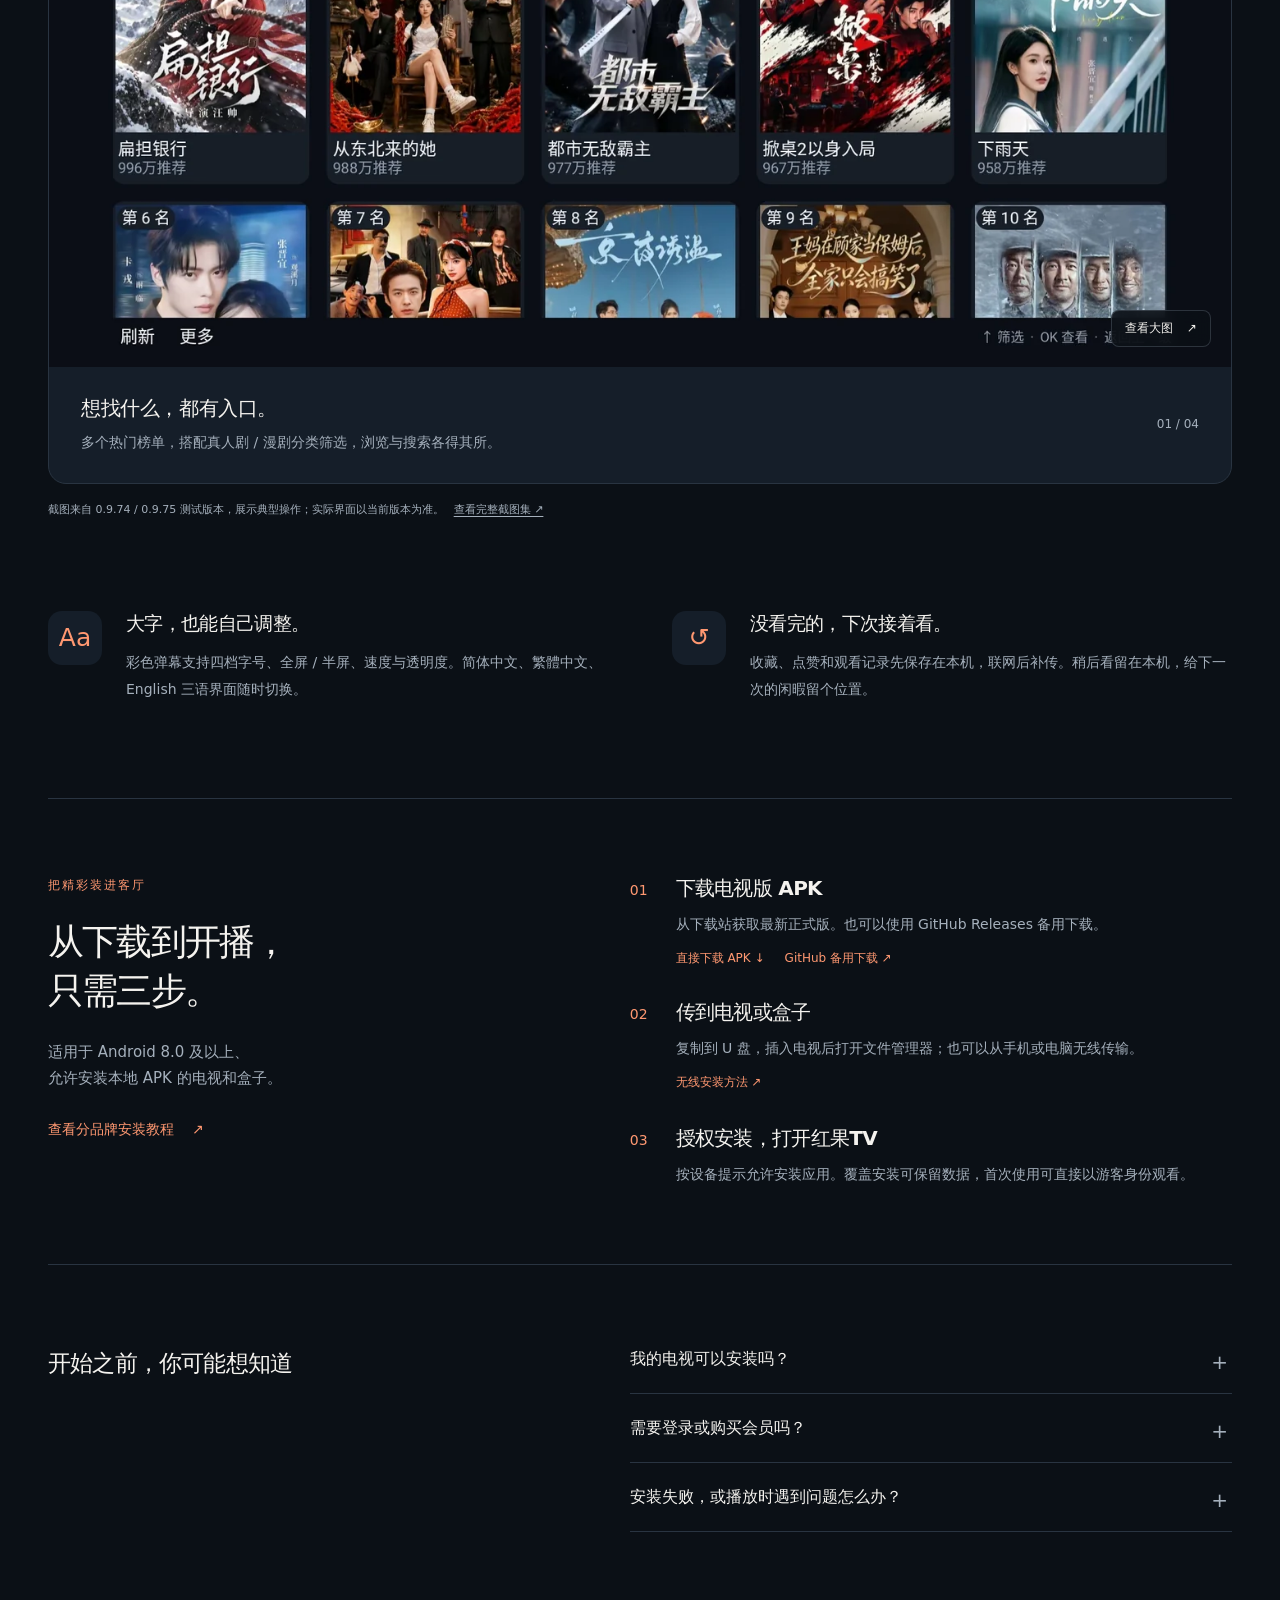
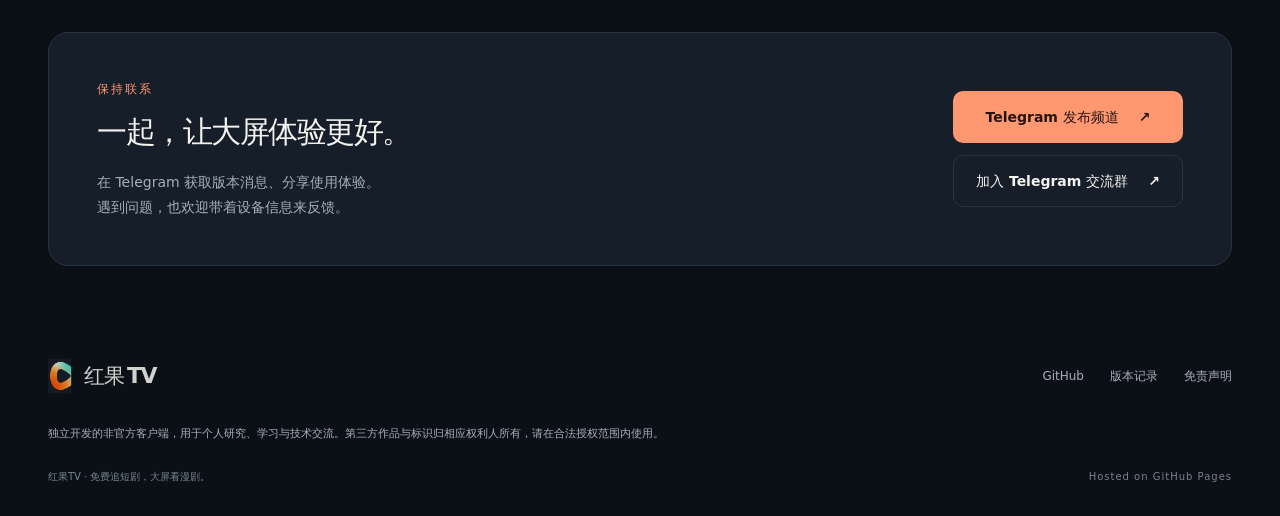
==== commit db68b3b9: "新增完整网页版安装指南并支持直接下载正式APK" ====
--- a/index.html
+++ b/index.html
@@ -26,7 +26,7 @@
       <a href="#" class="brand" aria-label="红果TV 首页"><span class="brand-symbol"><img src="assets/logo.png" width="880" height="256" alt=""></span><span>红果<span class="brand-tv">TV</span></span></a>
       <button class="nav-toggle" type="button" aria-label="展开导航" aria-controls="nav-links" aria-expanded="false"><span></span><span></span></button>
       <nav id="nav-links" class="nav-links" aria-label="主导航">
-        <a href="#experience">功能体验</a><a href="#screenshots">界面预览</a><a href="#install">安装指南</a><a href="#community">交流反馈</a>
+        <a href="#experience">功能体验</a><a href="#screenshots">界面预览</a><a href="install/">安装指南</a><a href="#community">交流反馈</a>
         <a class="nav-github" href="https://github.com/ILikeVideo/HongGuoTV" target="_blank" rel="noopener noreferrer">GitHub <span aria-hidden="true">↗</span></a>
       </nav>
     </div>
@@ -37,7 +37,7 @@
         <p class="eyebrow"><span class="status-dot"></span> 为 ANDROID 电视而生</p>
         <h1 id="hero-title">免费追短剧，<br><span>大屏看漫剧。</span></h1>
         <p class="hero-description">把精彩带到客厅。真人短剧与漫剧、热门榜单、彩色弹幕，一支遥控器就能轻松追剧。</p>
-        <div class="hero-actions"><a class="button primary" href="https://hongguotv-egb.pages.dev/" target="_blank" rel="noopener noreferrer">免费下载 APK <svg aria-hidden="true" viewBox="0 0 24 24"><path d="M12 3v12m-5-5 5 5 5-5M5 17v4h14v-4"/></svg></a><a class="button secondary" href="#install">安装到电视 <span aria-hidden="true">→</span></a></div>
+        <div class="hero-actions"><a class="button primary" href="https://hongguotv-egb.pages.dev/download/latest.apk">免费下载 APK <svg aria-hidden="true" viewBox="0 0 24 24"><path d="M12 3v12m-5-5 5 5 5-5M5 17v4h14v-4"/></svg></a><a class="button secondary" href="install/">安装到电视 <span aria-hidden="true">→</span></a></div>
         <p class="hero-meta">Android 8.0+ <span>·</span> 电视 / 盒子 <span>·</span> 可选登录</p>
       </div>
       <figure class="hero-product">
@@ -70,15 +70,15 @@
       <div class="detail-item"><span class="detail-mark" aria-hidden="true">↺</span><div><h3>没看完的，下次接着看。</h3><p>收藏、点赞和观看记录先保存在本机，联网后补传。稍后看留在本机，给下一次的闲暇留个位置。</p></div></div>
     </section>
     <section id="install" class="install section container" aria-labelledby="install-title">
-      <div class="install-intro"><p class="eyebrow">把精彩装进客厅</p><h2 id="install-title">从下载到开播，<br>只需三步。</h2><p>适用于 Android 8.0 及以上、<br>允许安装本地 APK 的电视和盒子。</p><a class="text-link" href="https://github.com/ILikeVideo/HongGuoTV/blob/main/INSTALL.md" target="_blank" rel="noopener noreferrer">查看分品牌安装教程 <span aria-hidden="true">↗</span></a></div>
+      <div class="install-intro"><p class="eyebrow">把精彩装进客厅</p><h2 id="install-title">从下载到开播，<br>只需三步。</h2><p>适用于 Android 8.0 及以上、<br>允许安装本地 APK 的电视和盒子。</p><a class="text-link" href="install/">查看分品牌安装教程 <span aria-hidden="true">↗</span></a></div>
       <ol class="install-steps">
-        <li><span class="step-number">01</span><div><h3>下载电视版 APK</h3><p>从下载站获取最新正式版。也可以使用 GitHub Releases 备用下载。</p><div class="inline-links"><a href="https://hongguotv-egb.pages.dev/" target="_blank" rel="noopener noreferrer">进入下载站 ↗</a><a href="https://github.com/ILikeVideo/HongGuoTV/releases/latest" target="_blank" rel="noopener noreferrer">GitHub 备用下载 ↗</a></div></div></li>
-        <li><span class="step-number">02</span><div><h3>传到电视或盒子</h3><p>复制到 U 盘，插入电视后打开文件管理器；也可以从手机或电脑无线传输。</p><a href="https://github.com/ILikeVideo/HongGuoTV/blob/main/WIRELESS-INSTALL.md" target="_blank" rel="noopener noreferrer">无线安装方法 ↗</a></div></li>
+        <li><span class="step-number">01</span><div><h3>下载电视版 APK</h3><p>从下载站获取最新正式版。也可以使用 GitHub Releases 备用下载。</p><div class="inline-links"><a href="https://hongguotv-egb.pages.dev/download/latest.apk">直接下载 APK ↓</a><a href="https://github.com/ILikeVideo/HongGuoTV/releases/latest" target="_blank" rel="noopener noreferrer">GitHub 备用下载 ↗</a></div></div></li>
+        <li><span class="step-number">02</span><div><h3>传到电视或盒子</h3><p>复制到 U 盘，插入电视后打开文件管理器；也可以从手机或电脑无线传输。</p><a href="install/#methods">无线安装方法 ↗</a></div></li>
         <li><span class="step-number">03</span><div><h3>授权安装，打开红果TV</h3><p>按设备提示允许安装应用。覆盖安装可保留数据，首次使用可直接以游客身份观看。</p></div></li>
       </ol>
     </section>
     <section class="faq container" aria-labelledby="faq-title"><h2 id="faq-title">开始之前，你可能想知道</h2><div class="faq-list">
-      <details><summary>我的电视可以安装吗？</summary><p>需要 Android 8.0（API 26）及以上，并允许安装本地 APK。不同品牌和型号的系统、安装权限与解码能力可能不同。三星 Tizen、LG webOS、VIDAA、Roku 等非 Android 系统不能直接安装，可搭配兼容的 Android 盒子使用。<a href="https://github.com/ILikeVideo/HongGuoTV/blob/main/INSTALL.md#compatibility" target="_blank" rel="noopener noreferrer">查看兼容说明 ↗</a></p></details>
+      <details><summary>我的电视可以安装吗？</summary><p>需要 Android 8.0（API 26）及以上，并允许安装本地 APK。不同品牌和型号的系统、安装权限与解码能力可能不同。三星 Tizen、LG webOS、VIDAA、Roku 等非 Android 系统不能直接安装，可搭配兼容的 Android 盒子使用。<a href="install/#before-you-start">查看兼容说明 ↗</a></p></details>
       <details><summary>需要登录或购买会员吗？</summary><p>App 免费下载，不设置付费解锁和会员购买流程。游客可以直接观看、收藏和点赞；登录本人红果账号并联网后，可同步收藏、点赞与观看记录。</p></details>
       <details><summary>安装失败，或播放时遇到问题怎么办？</summary><p>先核对 Android 版本、剩余存储空间与安装权限。播放效果还取决于设备、网络和内容源，可尝试调整清晰度或重试。反馈时附上设备型号、App 版本、具体操作和错误截图，方便定位。<a href="https://github.com/ILikeVideo/HongGuoTV/issues" target="_blank" rel="noopener noreferrer">提交问题 ↗</a></p></details>
     </div></section>
